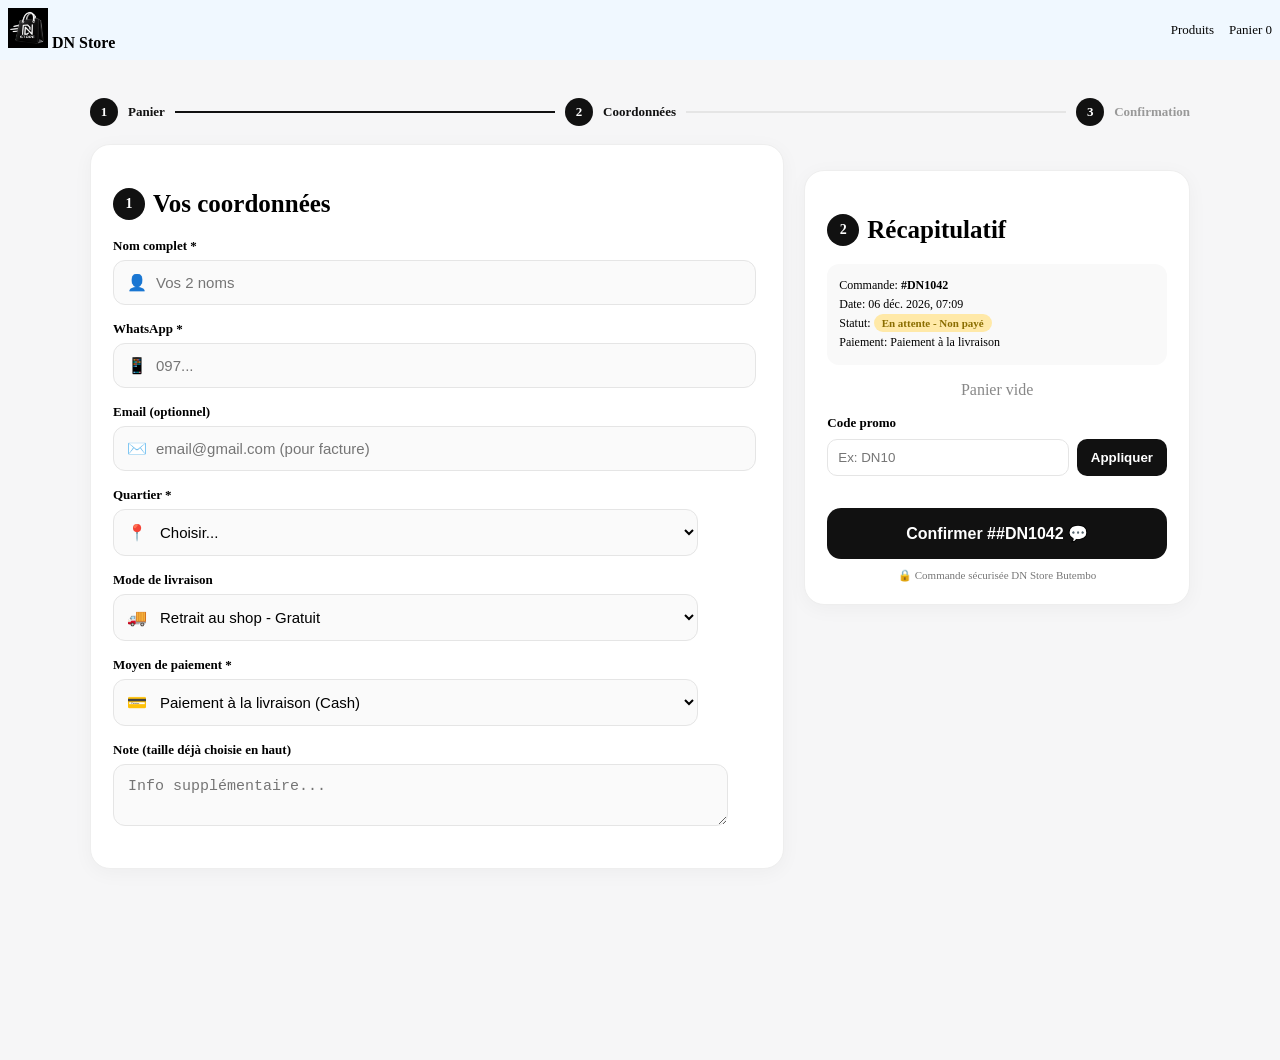
==== commande.html @ b59e3d1e "Correction index.html - fautes, Goma Butembo" ====
<!DOCTYPE html>
<html lang="fr">
<head>
<meta charset="UTF-8">
<meta name="viewport" content="width=device-width, initial-scale=1.0">
<title>Commande - DN Store</title>
<link rel="stylesheet" href="style.css">
</head>
<body class="commande-page">
<header><div class="top-header"><div class="div1"><a href="index.html" style="color: #000; text-decoration: none; font-weight: bold;"><img src="imgs/logo-dav.png" alt="logo" style="width:40px;"> DN Store</a></div><div class="header-action"><a href="produits.html">Produits</a><a href="panier.html">Panier <span id="total-panier">0</span></a></div></div></header>
<div class="steps"><span>1</span><b>Panier</b><div class="line active"></div><span>2</span><b>Coordonnées</b><div class="line"></div><span>3</span>Confirmation</div>

<div class="commande-container">
  <div class="card">
    <h2><i>1</i> Vos coordonnées</h2>
    <div class="field"><label>Nom complet *</label><div class="input-wrap"><span class="ico">👤</span><input type="text" id="client-nom" placeholder="Vos 2 noms"></div></div>
    <div class="field"><label>WhatsApp *</label><div class="input-wrap"><span class="ico">📱</span><input type="tel" id="client-tel" placeholder="097..."></div></div>
    <div class="field"><label>Email (optionnel)</label><div class="input-wrap"><span class="ico">✉️</span><input type="email" id="client-email" placeholder="email@gmail.com (pour facture)"></div></div>
    <div class="field"><label>Quartier *</label><div class="input-wrap"><span class="ico">📍</span><select id="client-adresse"><option value="">Choisir...</option><option>Mutiri</option><option>Evêché</option><option>Londo</option><option>Makoka</option><option>Kampali</option><option>Mukuna</option><option>Autre</option></select></div></div>
    <div class="field"><label>Mode de livraison</label><div class="input-wrap"><span class="ico">🚚</span><select id="client-livraison"><option>Retrait au shop - Gratuit</option><option>Livraison à domicile - 1$</option></select></div></div>
    <div class="field"><label>Moyen de paiement *</label><div class="input-wrap"><span class="ico">💳</span><select id="client-paiement"><option value="Paiement à la livraison">Paiement à la livraison (Cash)</option><option value="M-Pesa / Airtel Money">M-Pesa / Airtel Money</option><option value="Mobile Money">Mobile Money RDC</option></select></div></div>
    <div class="field"><label>Note (taille déjà choisie en haut)</label><div class="input-wrap"><textarea id="client-note" rows="2" placeholder="Info supplémentaire..."></textarea></div></div>
  </div>

  <div class="card card-recap">
    <h2><i>2</i> Récapitulatif</h2>
    <div class="order-meta" id="order-meta"></div>
    <div id="recap-produits"></div>
    <div class="field" style="margin-top:15px;"><label>Code promo</label><div class="promo-box"><input type="text" id="code-promo" placeholder="Ex: DN10"><button onclick="appliquerPromo()">Appliquer</button></div><small id="promo-msg" style="font-size:12px; color:#00b050;"></small></div>
    <div id="recap-totaux" style="margin-top:15px;"></div>
    <button class="btn-confirm" onclick="confirmerCommande()">Confirmer #<span id="order-num">...</span> 💬</button>
    <div style="text-align:center; font-size:11px; color:#777; margin-top:10px;">🔒 Commande sécurisée DN Store Butembo</div>
  </div>
</div>

<script>
document.addEventListener('DOMContentLoaded', () => {
  // 1. NUMERO COMMANDE UNIQUE
  let counter = parseInt(localStorage.getItem('dn_order_counter') || '1042');
  let orderId = '#DN' + counter;
  document.getElementById('order-num').textContent = orderId;
  
  // 2. DATE ET HEURE
  let now = new Date();
  let dateStr = now.toLocaleString('fr-FR', {day:'2-digit', month:'short', year:'numeric', hour:'2-digit', minute:'2-digit'});
  document.getElementById('order-meta').innerHTML = `Commande: <b>${orderId}</b><br>Date: ${dateStr}<br>Statut: <span class="badge-status">En attente - Non payé</span><br>Paiement: <span id="meta-paiement">Paiement à la livraison</span>`;

  function getPanier(){ 
    for(let k of ['dn_panier','panier']){ try{ let d=JSON.parse(localStorage.getItem(k)||'[]'); if(d.length) return d; }catch(e){} } return [];
  }
  let panier = getPanier();
  let promoRemise = 0;
  let promoCode = '';

  window.appliquerPromo = function(){
    let code = document.getElementById('code-promo').value.trim().toUpperCase();
    let msg = document.getElementById('promo-msg');
    if(code==='DN10'){ promoRemise = 0.10; promoCode='DN10 (-10%)'; msg.textContent='✅ -10% appliqué'; }
    else if(code==='BIENVENUE'){ promoRemise = 2; promoCode='BIENVENUE (-2$)'; msg.textContent='✅ -2$ appliqué'; msg.style.color='#00b050'; }
    else { promoRemise=0; promoCode=''; msg.textContent='❌ Code invalide'; msg.style.color='red'; }
    afficherRecap();
  }

  function afficherRecap(){
    let recapDiv=document.getElementById('recap-produits');
    let totauxDiv=document.getElementById('recap-totaux');
    if(!panier.length){ recapDiv.innerHTML='<p style="text-align:center;color:#888;">Panier vide</p>'; return; }
    let html=''; let sousTotal=0; let totalQte=0;
    panier.forEach(p=>{
      let prix=parseFloat(p.prix||0); let qte=parseInt(p.qte||1); sousTotal+=prix*qte; totalQte+=qte;
      // 3. VARIANTES
      let variante = '';
      if(p.taille) variante += `Taille: ${p.taille} `;
      if(p.couleur) variante += `Couleur: ${p.couleur}`;
      html+=`<div class="recap-item"><img src="${p.image||p.img||'imgs/logo-dav.png'}"><div class="info"><b>${p.nom}</b><small>${qte} x ${prix}$<br><i>${variante}</i></small></div><b>${(prix*qte).toFixed(2)}$</b></div>`;
    });
    recapDiv.innerHTML=html;

    let livraison = document.getElementById('client-livraison').value.includes('1$') ? 1 : 0;
    if(sousTotal>=100) livraison=0;
    let remiseVal = 0;
    if(typeof promoRemise==='number'){
      remiseVal = promoRemise<1 ? sousTotal*promoRemise : promoRemise;
    }
    let total = sousTotal + livraison - remiseVal;
    if(total<0) total=0;
    window.sousTotal=sousTotal; window.livraison=livraison; window.remiseVal=remiseVal; window.totalFinal=total; window.mPanier=panier;

    totauxDiv.innerHTML=`
      <div class="total-line"><span>Sous-total</span><span>${sousTotal.toFixed(2)}$</span></div>
      <div class="total-line"><span>Livraison</span><span>${livraison==0?'OFFERT':livraison+'$'}</span></div>
      ${remiseVal>0?`<div class="total-line" style="color:#00b050;"><span>Remise ${promoCode}</span><span>-${remiseVal.toFixed(2)}$</span></div>`:''}
      <div class="total-final"><span>TOTAL</span><span>${total.toFixed(2)}$</span></div>
    `;
    document.getElementById('total-panier').textContent=totalQte;
  }

  document.getElementById('client-livraison').addEventListener('change', afficherRecap);
  document.getElementById('client-paiement').addEventListener('change', (e)=>{ document.getElementById('meta-paiement').textContent=e.target.value; });
  afficherRecap();

  window.confirmerCommande = function(){
    let nom=document.getElementById('client-nom').value.trim();
    let tel=document.getElementById('client-tel').value.trim();
    let email=document.getElementById('client-email').value.trim();
    let adresse=document.getElementById('client-adresse').value;
    let paiement=document.getElementById('client-paiement').value;
    let livraisonMode=document.getElementById('client-livraison').value;
    let note=document.getElementById('client-note').value.trim();
    if(!nom||!tel||!adresse){ alert('Remplis Nom, WhatsApp et Adresse'); return; }

    // Incrémente numéro commande
    localStorage.setItem('dn_order_counter', counter+1);

    let msg = `*NOUVELLE COMMANDE ${orderId}*%0A*Date:* ${dateStr}%0A*Statut:* En attente - Non payé%0A%0A*CLIENT*%0ANom: ${nom}%0ATel: ${tel}%0A${email?'Email: '+email+'%0A':''}Adresse: ${adresse}%0APaiement: ${paiement}%0ALivraison: ${livraisonMode}%0A%0A*PRODUITS*%0A`;
    window.mPanier.forEach(p=>{
      let varTxt = '';
      if(p.taille) varTxt+=` Taille:${p.taille}`;
      if(p.couleur) varTxt+=` Couleur:${p.couleur}`;
      msg+=`- ${p.qte}x ${p.nom} (${varTxt}) - ${p.prix}$%0A`;
    });
    msg+=`%0A Sous-total: ${window.sousTotal}$%0A Livraison: ${window.livraison}$%0A ${window.remiseVal>0?' Remise: -'+window.remiseVal.toFixed(2)+'$ ('+promoCode+')%0A':''} *TOTAL: ${window.totalFinal.toFixed(2)}$*%0A`;
    if(note) msg+=`Note: ${note}%0A`;

    window.open(`https://wa.me/243851061132?text=${msg}`, '_blank');
  }
});
</script>
</body>
</html>
---- style.css ----
/* 1 STYLES GENERAUX */

body{
  margin: 0;
  background: linear-gradient(150deg,#667eea 0%,#ffffff 30%, #667eea 60%, #e4e4c0 100%);
  padding-top: 80px !important;
}

html{
  scroll-behavior: smooth;
}

body, html{
  margin: 0 !important;
  overflow-x: hidden !important;
}

h2{
  font-weight: bold !important;
  font-size: 25px !important;
}
h1{
  text-align: center;
  font-weight: normal;
  font-size: 30px;
}

h2{
   text-align: center;
   font-weight: bold;
}

/*debut du footer*/
footer{
  background-color: #060606;
  color: #dad8d7;
  font-family: monospace;
  padding-top: 20px;
  border-top: 1px solid #bdb7b7;
  width: 100%;
}

footer ul{
  margin: 0px;
  padding: 0px;
  display: inline-block;

}

footer li{
  margin-left: 50px;
  text-decoration: none;
}

footer p{
  text-align: center;
  padding: 20px;
}

img {
  max-width: 100%;
  height: auto;
}

.nav-class1{
  width: 100%;
  background-color: rgba(73, 84, 86, 0.296);
  display: flex;
  justify-content: center;
  align-items: center;
  padding: 15px 0;
}

.nav-links li{
  list-style-type: none;
  float: none;
  margin: 0;
}

.nav-links{
  display: flex;
  justify-content: center;
  gap: 40px;
  margin: 0;
  padding: 0;
  list-style: none;
}

.nav-links li a{
  display: inline-block;
  background-color: white;
  border-radius: 50px;
  text-transform: uppercase;
  padding: 10px 20px;
  margin: 5px;
  text-decoration: none;
  color: #667eea;
  font-size: 12px;
  transition: 0.2s ease;
}

.nav-links li a:hover{
  transform: scale(1.05);
  box-shadow: 0 5px 15px rgba(0, 0, 0, 0.3);
}

.menu-fem, .menu-hom, .menu-enf, .menu-sta{
  border-top: 4px solid transparent;
}

.menu-fem:hover{
  border-top: 4px solid #4f98ff;
  background-color: rgba(30, 34, 255, 0.15);
}

.menu-hom:hover{
  border-top: 4px solid #ad10bf;
  background-color: rgba(217, 121, 255, 0.15);
}

.menu-enf:hover{
  border-top: 4px solid #19f0ff;
  background-color: rgba(30, 218, 255, 0.15);
}

.menu-sta:hover{
  border-top: 4px solid #665bff;
  background-color: rgba(30, 34, 255, 0.155);
}

.nav-links li.active a{
  background:#4f4f4f !important;
  color:#fff !important;
  padding:12;
  border-radius:20px;
}

/*pour le footer no scolling*/
.bottom-nav{
  position: fixed; bottom: 18px; left: 50%; width: 80%; max-width: 420px;
  background: rgba(17,17,17,0.95); backdrop-filter: blur(10px);
  display: flex; justify-content: space-around; align-items: center;
  padding: 10px 8px; border-radius: 50px; z-index: 9999;
  box-shadow: 0 8px 30px rgba(0,0,0,0.4); border: 1px solid rgba(255,255,255,0.1);
  transform: translateX(-50%) translateY(0); opacity: 1; transition: all 0.35s ease;
}
.bottom-nav.hide{ transform: translateX(-50%) translateY(150px); opacity: 0; }
.bottom-nav a{ color: #aaa; text-decoration: none; font-size: 8px; font-weight: 500; position: relative; display:flex; flex-direction:column; align-items:center; gap:2px; }
.bottom-nav a.active, .bottom-nav a:hover{ color: #fff; transform: scale(1.05); }
.bottom-nav a b{
  background: #ff2a6d; 
  width: 8px; height: 8px;
  border-radius: 50%;
  position: absolute; top: -4px; right: 2px;
  font-size: 0; /*on cache le chiffre*/
  border: 2px solid #111;
  box-shadow: 0 0 0 rgba(255,42,109,0.4);
  animation: pulse-dot 1.8s infinite;
}
.nav-item span{font-size: 15px;}
.badge-new{ background: #00e676 !important; box-shadow: 0 0 0 rgba(0,230,118,0.4) !important; }
#bottom-produits-badge{background: #00e676 !important;}

@keyframes pulse-dot { 
  0%{ box-shadow: 0 0 0 0 rgba(255,42,109,0.7);} 
  70%{ box-shadow: 0 0 0 10px rgba(255,42,109,0);} 
  100%{ box-shadow: 0 0 0 0 rgba(255,42,109,0); }
}

/* fin de styles generaux*/










/* 2  EN-TETE  */

.top-header{
  display: flex;
  justify-content: space-between;/*logo à gauche, iconns à droite*/
  align-items: center;
  padding: 8px;
  background-color: aliceblue;
  gap: 20px;
  flex-wrap: wrap;
  position: fixed;
  z-index: 9999;
  transition: all 0.35s ease;
  top: 0; right: 0; left: 0;
}

.top-header .logo{
  text-decoration: none;
  color: black;
  font-size: 10px;
  font-weight: bold;
}

#logo-principale{ 
  width: 50px; 
  height: auto;
  padding: 3px;
  margin-bottom: 0;
  margin-top: 3px;
}

/* BOUTON LOUPE */
#btn-search-open{
  background:none; border:none; font-size:18px; cursor:pointer; padding:4px 6px;
}
.header-action{ display:flex; gap:14px; align-items:center; }

/* OVERLAY DE RECHERCHE */
#search-overlay{
  position:fixed;
  top:0; left:0; right:0;
  background:#fff;
  padding:12px 15px;
  display:flex;
  align-items:center;
  gap:12px;
  transform: translateY(-110%);
  transition: transform 0.3s ease;
  z-index: 10000;
  box-shadow: 0 8px 30px rgba(0,0,0,0.12);
  border-bottom:1px solid #eee;
}
#search-overlay.active{ transform: translateY(0); }

#search-overlay .search-bar{
  flex:1; max-width:none; position:relative; margin:0;
}
#search-overlay .search-bar form{ display:flex; }
#search-overlay .search-bar input{
  width:100%; padding:12px 16px; border:1px solid #ddd; border-radius:22px 0 0 22px; font-size:14px; outline:none;
}
#search-overlay .search-bar button{
  padding:0 18px; border:1px solid #ddd; border-left:none; background:#111; color:#fff; border-radius:0 22px 22px 0; cursor:pointer;
}
#btn-search-close{
  background:#f2f2f2; border:none; width:36px; height:36px; border-radius:50%; font-size:16px; cursor:pointer;
}
#resultats-live{
  position:absolute; top:100%; left:0; right:0; background:#fff; border-radius:12px; margin-top:8px; box-shadow:0 10px 25px rgba(0,0,0,0.1); overflow:hidden; z-index:5;
}
.live-item{ display:block; padding:10px 14px; text-decoration:none; color:#111; font-size:13px; border-bottom:1px solid #f5f5f5; }
.live-item:hover{ background:#f7f7f7; }

.header-action{ display: flex; gap: 15px;}
.header-action a{
  text-decoration: none;
  color: #060606;
  font-size: 13px;
  text-align: center;
}
.top-header .div1 .logo{
  text-decoration: none;
  color: black;
  font-size: 12px;
  font-weight: bold;
}
.top-header.header-hidden{
  transform: translateY(-110%);
}
.annonce{
  background: #060606;
  color: white;
  text-align: center;
  padding: 6px;
  font-size: 14px;
}

.annonce a{color: #ffffff; text-decoration: underline;}

/* MODE RECHERCHE : on ne garde que header + produits + footer */
body.en-recherche .annonce,
body.en-recherche #section1-p .titre-page,
body.en-recherche #section1-p > p,
body.en-recherche .hero,
body.en-recherche .banniere-pub,
body.en-recherche .nos-tricots,
body.en-recherche .categories-home, 
body.en-recherche footer,
body.en-recherche #nouveaute{
  display: none !important;
}

body.en-recherche .general1-p{
  height: 250px;
}
body.en-recherche .product-cart img{
  width: 100%;
  height: auto;
}

/* Le bandeau de résultats propre */
#resultat-header {
  display: none;
  background: #111;
  color: #fff;
  text-align: center;
  padding: 16px;
  border-radius: 12px;
  margin: 15px;
  font-weight: bold;
  letter-spacing: 0.5px;
}
body.en-recherche #resultat-header { display: block; }
/*fin de l'en-tete*/











/* 3 NAVIGATION (liens et menu) */

/* fin du navigation*/










/* 4 PAGE D'ACCUEIL (presentation, annonce, catégories)*/
.general1{
  width: 100%;
  background-image: url(imgs/general-1.jpg);
  height: 300px;
  padding-top: 10%;
  margin-bottom: 50px;
}

.general1 p, .general1-p p{
  font-size: 10px;
  text-align: center;
  font-family: monospace;
  color: white;
  letter-spacing: 1px;
  padding-top: 8%;
  padding-bottom: 8%;
  text-decoration: underline;
}

div h1{
  background-color: rgba(213, 198, 213, 0.15);
  padding: 5px;
  color: white;;
  font-family: serif;
}

/*annonce de -50%*/
main .bandeau-solde{
  background: linear-gradient(90deg, #ff416c, #ff4b2b);
  color: white;
  display: flex;
  justify-content: center;
  align-items: center;
  gap: 15px;
  padding: 12px 20px;
  margin: 20px auto;
  max-width: 900px;
  border-radius: 50px;
  font-weight: bold;
  box-shadow: 0 5px 15px rgba(255, 65, 100, 0.4);
  animation: flotter 3s ease-in-out infinite;
}

main .bandeau-solde p{
  margin: 0;
  font-size: 14px;
  letter-spacing: 1px;
}

main .bandeau-solde strong{
  background-color: white;
  color: #ff416c;
  padding: 2px 10px;
  border-radius: 20px;
  margin-left: 5px;
}

main .bandeau-solde .badge{
  background-color: rgba(0,0,0,0.2);
  padding: 4px 10px;
  border-radius: 20px;
  font-size: 11px;
  font-weight: normal;
}

main .bandeau-solde .pulse{
  animation: pulse 1.5s infinite;
}

@keyframes pulse{
  0%{ transform: scale(1); }
  50%{ transform: scale(1.3); }
  100%{ transform: scale(1); }
}

@keyframes flotter{
  0%, 100%{ transform: translateY(0); }
  50%{ transform: translateY(-3px); }
}
/*fin de -50%*/

.modes-dispo{
  border: 2px dashed #ddd;
  border-radius: 16px;
  padding: 15px;

  display: block;
  width: 90%;
  max-width: 650px;
  margin: 25px auto !important;
  float: none;
  clear: both;
  background: #fff;
  box-sizing: border-box;
}
.modes-dispo legend{
  background: #111;
  color: white;
  padding: 5px 14px;
  border-radius: 20px;
  font-size: 13px;
  font-weight: bold;
  text-align: center;
}
.mode-list{
  display: flex;
  flex-direction: column;
  gap: 12px;
  margin-top: 8px;
}
.mode-item{
  display: flex;
  align-items: center;
  gap: 12px;
  background: #f8f8f8;
  padding: 12px;
  border-radius: 12px;
}
.mode-icon{
  font-size: 24px;
  background: white;
  width: 42px;
  height: 42px;
  display: flex;
  align-items: center;
  justify-content: center;
  border-radius: 50%;
  box-shadow: 0 2px 5px rgba(0,0,0,0.1);
}
.mode-item div{
  flex: 1;
}
.mode-item strong{
  display: block;
  font-size: 14px;
}
.mode-item p{
  margin: 2px 0 0;
  font-size: 11px;
  color: #777;
}
.badge-ok{
  background: #e8f5e9;
  color: #00c853;
  font-size: 10px;
  padding: 4px 8px;
  border-radius: 10px;
  font-weight: bold;
}

main section .h2s{
  max-width: 600px;
  width: 84%;
  margin: 8px;
  padding: 20px;
  text-align: center;
  background: linear-gradient(135deg, #4f23ff, #19f0ff);
  color: white;
  border-radius: 20px;
  box-shadow: 0 10px 25px rgba(79, 35, 255, 0.3);
  position: relative;
  overflow: hidden;
  display: flex;
  flex-direction: column;
  align-items: center;
  justify-content: center;
}

main section .h2s h2{
  font-size: 20px;
  margin-bottom: 10px;
}

main section .h2s .sous-titre{
  font-size: 14px;
  letter-spacing: 2px;
  opacity: 0.8;
  margin-top: 20px;
  text-transform: uppercase;
  border-top: 1px solid rgba(255, 255, 255, 0.3);
  padding-top: 15px;
}

main section .h2s .livraison-box{
display: flex;
flex-direction: row; /* force sur une même ligne */
justify-content: center;
gap: 12px;
width: 100%;
margin-top: 20px;
flex-wrap: nowrap; /* empêche de passer en dessous */
}

main section .h2s .livraison-box .livreur{
background-color: white;
color: #333;
padding: 16px 10px;
border-radius: 18px;
width: 50%; /* 2 x 50% = sur une ligne */
min-width: 0;
flex: 1;
text-align: center;
/* effet aérien */
box-shadow: 0 10px 25px rgba(0,0,0,0.15);
transform: translateY(0);
transition: 0.3s;
}

main section .h2s .livraison-box .livreur:hover{
transform: translateY(-5px); /* flotte quand on touche */
box-shadow: 0 15px 30px rgba(0,0,0,0.2);
}

main section .h2s .livraison-box .livreur .logo-livreur{
  font-size: 35px;
}

main section .h2s .livraison-box .livreur h3{
  margin: 5px 0;
  color: #4f23ff;
}

main section .h2s .livraison-box .livreur p{
  font-size: 12px;
  margin: 0;
  color: #777;
}
/*fin de l'annonce du livraison*/

main .category,main .category1{
  max-width: 1000px;
  height: 400px;
  margin: 40px auto;
  border-radius: 20px;
  background-size: cover;
  background-position: center;
  position: relative;
  display: flex;
  flex-direction: column;
  justify-content: center;
  padding-left: 40px;
  color: white;
  overflow: hidden;
  box-shadow: 0 10px 25px rgba(0,0,0,0.2);
}

main .category::before, main .category1::before{
  content: "";
  position: absolute;
  top: 0; left: 0; right: 0; bottom: 0;
  background: rgba(0,0,0,0.4);
  z-index: 1;
}

main .category *, main .category1 *{
  position: relative;
  z-index: 2;
}

main .category .titre, main .category1 .titre{
  font-size: 35px;
  text-transform: uppercase;
  margin: 0;
}

main .category .paragraphe, main .category1 .paragraphe{
  max-width: 400px;
  margin: 10px 0;
}

main .category a, main .category1 a{
  background-color: white;
  color: #4f23ff;
  width: fit-content;
  padding: 10px 20px;
  border-radius: 30px;
  text-decoration: none;
  font-weight: bold;
  margin-top: 10px;
}

main .category1{
  background-image: url(imgs/silhouettes3.jpg);
}

main .category.polos{/*nos polos*/
  background-image: url(imgs/polo.jpeg);
}

main .category.tricots{/*nos tricots*/
  background-image: url(imgs/nos-tricots.jpeg);
}

main .category.haut{/*nos hauts*/
  background-image: url(imgs/nos-hauts.jpeg);
}

main .category.bas{/*nos bas*/
  background-image: url(imgs/pat1.jpg);
}

main .category.costume{/*nos costumes*/
  background-image: url(imgs/nos-costumes.jpeg);
}

main .category.chaussure{/*nos chaussures*/
  background-image: url(imgs/nos-chaussures.jpeg);
}

main .category.accessoires{/*nos accessoire*/
  background-image: url(imgs/accessoires.jpeg);
}


/*fin de la page d'accueil*/










/* 5 PAGE PANIER */

.panier-container{ max-width:900px; width:92%; margin:20px auto; }
.cart-card{ background:white; border-radius:18px; padding:16px; display:flex; gap:14px; align-items:center; margin-bottom:12px; box-shadow:0 4px 15px rgba(0,0,0,0.05); }
.cart-card img{ width:80px; height:80px; border-radius:12px; object-fit:cover; }
.cart-info{ flex:1; }
.cart-qty{ display:flex; align-items:center; gap:8px; margin-top:6px; }
.cart-qty button{ width:32px; height:32px; border-radius:8px; border:1px solid #ddd; background:white; font-weight:800; cursor:pointer; }
.sku-mini{ font-size:11px; color:#4f23ff; background:#f0f0ff; padding:3px 8px; border-radius:20px; }
.total-box{ background:white; border-radius:18px; padding:20px; margin-top:5%; box-shadow:0 10px 25px rgba(0,0,0,0.07); }
.livraison-box{ display:flex; flex-direction:row; gap:12px; width:100%; margin-top:15px; flex-wrap:nowrap; }
.livreur{ flex:1; width:50%; background:white; padding:14px 10px; border-radius:16px; text-align:center; box-shadow:0 8px 20px rgba(0,0,0,0.12); cursor:pointer; border:2px solid transparent; transition:0.2s; }
.livreur.active{ border-color:#4f23ff; transform:translateY(-4px); }
.btn-commander{ width:100%; padding:16px; border-radius:14px; border:none; background:linear-gradient(135deg,#111 0%,#4f23ff 100%); color:white; font-weight:800; font-size:16px; margin-top:15px; cursor:pointer; }

/* fin page panier*/









/* PAGE PRODUCTS */

.taille-badge{ display:inline-block; padding:7px 12px; border:1.5px solid #ddd; border-radius:8px; margin:4px; cursor:pointer; font-weight:700; font-size:13px; transition:0.2s; }
.taille-badge.active{ background:#111; color:#fff; border-color:#111; }
.color-dot{ display:inline-block; width:32px; height:32px; border-radius:50%; border:2px solid #eee; margin-right:8px; cursor:pointer; position:relative; transition:0.2s; }
.color-dot.active{ border-color:#111; transform:scale(1.15); box-shadow:0 0 0 3px rgba(0,0,0,0.1); }
.color-dot.active::after{ content:'✓'; position:absolute; top:50%; left:50%; transform:translate(-50%,-50%); color:#fff; font-weight:800; font-size:14px; text-shadow:0 1px 2px #000; }
.color-dot.white-dot.active::after{ color:#111; text-shadow:none; }
.btn-add:disabled{ background:#ccc; cursor:not-allowed; }
.choix-error{ color:#ff2a6d; font-size:12px; font-weight:700; margin-top:6px; display:none; }
.avis-section{ background:#fff; margin-top:8px; border-radius:16px; padding:10px; border:1px solid #eee; }
.avis-mini{display:flex; justify-content:space-between; align-items:center; cursor:pointer;}
.avis-mini-left{display:flex; gap:10px; align-items:center;}
.avis-preview{ margin-top:12px; background:#fafafa; border-radius:12px; padding:12px; display:flex; gap:10px; }
.avis-all{display:none; margin-top:12px;}
.avis-all.open{display:block;}
.avis-card{ border-top:1px solid #f0f0f0; padding:12px 0; display:flex; gap:10px; }
.produit-ecom{
  margin-top: 20px;
}
/* MINI LIEN AVIS - comme footer */
.avis-mini-link{
  display: inline-flex;
  align-items: center;
  gap: 6px;
  font-size: 13px;
  font-weight: 700;
  color: #111;
  background: #f5f5f5;
  padding: 6px 12px;
  border-radius: 20px;
  cursor: pointer;
  margin: 0;
}
.avis-mini-link span{ color: #ffb100; }
/*fin du product*/











/* PAGE WISHLIST */
  .wish-container{ max-width:900px; margin:20px auto; padding:15px; }
  .wish-card{ display:flex; gap:15px; border:1px solid #eee; padding:12px; border-radius:12px; margin-bottom:12px; align-items:center; }
  .wish-card img{ width:80px; height:80px; object-fit:cover; border-radius:8px; }
  .wish-info{ flex:1; }
  .btns{ display:flex; gap:8px; flex-wrap:wrap; }
  .btns a, .btns button{ padding:8px 12px; border-radius:8px; border:none; cursor:pointer; text-decoration:none; font-size:14px; }
  .btn-noir{ background:#111; color:white; }
  .btn-blanc{ background:#f5f5f5; color:#111; }
  .H-wish{position: fixed !important; left: 0; right: 0; top: 0;}

  /* fin de la page wishlist */










  /* PAGE CONFIRMATION COMMANDE */

  /* TON CSS + AJOUTS PRO */
.commande-page{ background:#f6f6f7; min-height:100vh; padding-bottom:80px; }
.steps{ max-width:1100px; margin:0 auto; padding:18px 15px; display:flex; gap:10px; align-items:center; font-size:13px; font-weight:700; color:#999; }
.steps b{ color:#111; } .steps span{ width:28px; height:28px; border-radius:50%; background:#111; color:#fff; display:grid; place-items:center; }
.steps .line{ flex:1; height:2px; background:#e5e5e5; } .steps .line.active{ background:#111; }
.commande-container{ max-width:1100px; margin:0 auto; padding:0 15px; display:grid; grid-template-columns:1.35fr 0.75fr; gap:20px; align-items:start; }
.card{ background:#fff; border-radius:20px; padding:22px; border:1px solid #eee; box-shadow:0 4px 20px rgba(0,0,0,0.04); }
.card h2{ font-size:18px; margin-bottom:18px; display:flex; align-items:center; gap:8px; }
.card h2 i{ width:32px; height:32px; background:#111; color:#fff; border-radius:50%; display:grid; place-items:center; font-style:normal; font-size:14px; }
.field{ margin-bottom:16px; } .field label{ display:block; font-size:13px; font-weight:700; margin-bottom:6px; }
.input-wrap{ position:relative; width:95%; } .input-wrap input, .input-wrap select, .input-wrap textarea{ width:95%; padding:13px 14px 13px 42px; border-radius:12px; border:1.5px solid #e5e5e5; font-size:15px; background:#fafafa; outline:none; }
.input-wrap textarea{ padding-left:14px; } .input-wrap .ico{ position:absolute; left:14px; top:50%; transform:translateY(-50%); }
.card-recap{ position:sticky; top:90px; } .recap-item{ display:flex; gap:12px; margin-bottom:14px; align-items:center; } .recap-item img{ width:56px; height:56px; border-radius:12px; border:1px solid #eee; object-fit:cover; }
.total-line{ display:flex; justify-content:space-between; margin:8px 0; font-size:14px; color:#555; } .total-final{ display:flex; justify-content:space-between; margin-top:12px; padding-top:12px; border-top:1.5px dashed #ddd; font-weight:800; font-size:18px; }
.btn-confirm{ width:100%; background:#111; color:#fff; border:none; padding:16px; border-radius:14px; font-size:16px; font-weight:800; cursor:pointer; margin-top:16px; }
.order-meta{ background:#f9f9f9; padding:12px; border-radius:12px; font-size:12px; margin-bottom:14px; line-height:1.6; }
.badge-status{ background:#ffe9a8; color:#8a6d00; padding:3px 8px; border-radius:20px; font-weight:700; font-size:11px; }
.promo-box{ display:flex; gap:8px; margin-top:8px; } .promo-box input{ flex:1; padding:10px; border-radius:10px; border:1.5px solid #e5e5e5; } .promo-box button{ padding:10px 14px; border-radius:10px; border:none; background:#111; color:#fff; font-weight:700; cursor:pointer; }
@media(max-width:850px){ .commande-container{ grid-template-columns:1fr; } .card-recap{ position:static; } }

/* fin de la page commande*/










/* 6 PAGE PRODUITS */
.general1-p{
  width: 100%;
  background-image: url(imgs/produits.jpg);
  height: 380px;
  padding-top: 8%;
  margin-bottom: 30px;
}

.general1-p .titre-page{
  background-color: rgba(213, 198, 213, 0.15);
  padding: 5px;
  color: white;
  text-align: center;
  font-size: 30px;
  font-family: serif;
  text-decoration: none;
}

.products-category{ 
  max-width: 100%; 
  margin: 15px 0; 
  padding: 0; 
}
.products-category h2,
.products-category > p{
  padding: 0 15px; /* on garde juste un petit décalage pour le titre */
}
.products-category h2{ 
  font-size: 20px; 
  text-transform: uppercase; 
  border-left: 5px solid #4f23ff; 
  padding-left: 12px; 
  margin-bottom: 12px; 
}

/* ===== C'EST ICI LE MODE FACEBOOK ===== */
/* la grille qui aligne tout à la même hauteur */
.products-grid{
  display: flex;
  gap: 14px;
  overflow-x: auto;
  align-items: stretch; /* très important */
  padding-bottom: 10px;
}

.product-cart, .products-grid article{
  flex: 0 0 72%;
  max-width: 260px;
  min-width: 200px;
  min-height: 420px; /* toutes les cartes feront au moins 420px */
  display: flex;
  flex-direction: column;
  justify-content: space-between;
  background: white;
  border-radius: 15px;
  padding: 12px;
  text-align: center;
  box-shadow: 0 5px 15px rgba(0,0,0,0.08);
  border: 1px solid #eee;
}

.product-cart{
  position: relative;
  padding-bottom: 50px;
}

/* toutes les images même hauteur */
.product-cart img{
  width: 100%;
  height: 315px; /* au lieu de auto */
  object-fit: cover; /* coupe l'image proprement */
  border-radius: 10px;
  background: #f5f5f5;
}

/* pour que le texte ne pousse pas la carte */
.product-cart p{
  min-height: 38px; /* 2 lignes de texte toujours */
  font-size: 13px;
  margin: 6px 0;
  font-size: 13px;
  color: #666;
}

.product-cart h3{
    font-size: 16px;
    color: #000 !important;
    margin: 8px 0 2px 0;
}

.product-cart h3:last-of-type{
    color: #ff416c;
    font-size: 18px;
}

.add-to-cart{
    background: #111;
    color: white;
    border: none;
    padding: 15px;
    border-radius: 20px;
    cursor: pointer;
    margin-top: 10px;
    font-size: 12px;
    transition: all 0.3s ease;
}

.add-to-cart:hover{
    background-color: #4f23ff;
}

.product-cart a{
    display: block;
    margin-top: 12px;
    font-size: 12px;
    color: #4f23ff;
    text-decoration: none;
    font-weight: bold;
    padding: 6px;
}

.presentation{
    background: linear-gradient(135deg, #111 0%, #4f23ff 100%);
    color: white;
    text-align: center;
    padding: 60px 20px;
    border-radius: 20px;
    max-width: 1100px;
    width: 90%;
    margin-left: 5px;
    margin-right: 5px;
    position: relative;
    overflow: hidden;
}

/*petie effe brilant*/
.presentation::before{
    content: "";
    position: absolute;
    top: -50px;
    right: -50px;
    width: 200px;
    height: 200px;
    background: rgba(255,255,255,0.1);
    border-radius: 50%;
}

.presentation .badges{
    background: white;
    color: #4f23ff;
    padding: 5px 6px;
    border-radius: 30px;
    font-size: 11px;
    font-weight: bold;
    letter-spacing: 1px;
}

.presentation h1{
    font-size: 35px;
    margin: 20px 0 10px;
    text-transform: uppercase;
}

.presentation p{
    opacity: 0.8;
    font-size: 15px;
}

.presentation strong{
    color: #19f0ff;
}

.add-to-cart.added{
  background: #00c853 !important;
  color: white !important;
  border-color: #00c853 !important;
}

#resultats-live{
  position: absolute; top: 100%; left: 0; right: 0;
  background: white; border-radius: 10px;
  box-shadow: 0 5px 15px rgba(0,0,0,0.2); z-index: 99;
}
.live-item{
  display: block; padding: 10px 15px;
  text-decoration: none; color: #111;
  border-bottom: 1px solid #eee;
}
.live-item:hover{background: #f5f5f5;}

.nav-fleches{
  position: fixed;
  top: 90px;
  left: 15px;
  right: 15px;
  display: flex;
  justify-content: space-between;
  pointer-events: none;
  z-index: 999;
}
.nav-fleches button{
  pointer-events: all;
  width: 45px;
  height: 45px;
  border-radius: 50%;
  border: none;
  background: rgba(0, 0, 0, 0.9);
  color: white;
  font-size: 20px;
  cursor: pointer;
  box-shadow: 0 4px 12px rgba(0, 0, 0, 0.3);
}
.nav-fleches button:active{
  transform: scale(0.9);
}

#polos, #tricots, #hauts, #bas, #costumes, #chaussures, #accessiores, #nouveaute{
  scroll-margin-top: 50px;
}

/* la carte devient une référence pour placer le coeur */
.product-cart{
  position: relative; /* obligatoire pour le coin */
  padding-bottom: 50px; /* on laisse de la place pour le coeur */
}

/* le coeur en coin bas droit */
.btn-heart{
  position: absolute;
  bottom: 12px;
  right: 12px;
  background: #f2f2f2; /* background normal */
  border: none;
  width: 36px;
  height: 36px;
  border-radius: 50%;
  display: flex;
  align-items: center;
  justify-content: center;
  cursor: pointer;
  box-shadow: 0 2px 8px rgba(0,0,0,0.1);
  transition: 0.2s;
}
.btn-heart:hover{ transform: scale(1.1); }

/* État liké */
.btn-heart.liked{
  background: #ffe3e3;
}
.btn-heart.liked .heart-outline{ display:none; }
.btn-heart.liked .heart-filled{ display:block !important; }


/* HEADER DE CATEGORIE PRO - DN STORE */
.products-category { margin: 40px 15px; }
.category-head {
  background: #fbfaf8;
  border: 1px solid #eee;
  border-left: 4px solid #111;
  border-radius: 12px;
  padding: 16px 18px;
  margin-bottom: 18px;
}
.category-head-top {
  display: flex;
  justify-content: space-between;
  align-items: flex-start;
  gap: 12px;
  flex-wrap: wrap;
}
.cat-kicker {
  font-size: 10px;
  letter-spacing: 1.5px;
  color: #8a7a65;
  font-weight: 700;
  text-transform: uppercase;
}
.category-head h2 {
  margin: 4px 0 0;
  font-size: 22px;
  font-weight: 900;
  letter-spacing: 0.5px;
  color: #111;
}
.category-desc {
  margin: 10px 0 0;
  font-size: 13.5px;
  line-height: 1.5;
  color: #555;
  max-width: 650px;
}
.badge-taille {
  background: #111;
  color: #fff;
  font-size: 11px;
  padding: 7px 12px;
  border-radius: 20px;
  font-weight: 600;
  letter-spacing: 0.3px;
  white-space: nowrap;
}
/*fin page produits*/











/* 7 CATALOGUE (grilles, carte, prix et boutons)*/
.product-price{
  display: flex;
  flex-direction: column;
  align-items: center;
  gap: 2px;
  margin: 8px 0;
}
.ancien-prix{
  font-size: 13px;
  color: #e14f4f;
  text-decoration: line-through; /* c'est ça qui barre */
}
.nouveau-prix{
  font-size: 16px;
  font-weight: bold;
  color: #000000; /* rouge comme sur ta capture */
}

/*fin du catalogue*/











/* 8 PIED DE PAGE (liens, reseaux sociaux)*/
/*debut avant footer*/
.avant-footer{
  background-color: #f4f4f7;
  display: flex;
  justify-content: space-around;
  flex-wrap: wrap;
  gap: 30px;
  padding: 40px 20px;
  margin-top: 40px;
  border-top: 1px solid #ddd;
}

.avant-footer h4, .avant-footer p{
  font-size: 16px;
  margin-bottom: 15px;
  color: #111;
}

.avant-footer ul{
  list-style: none;
  padding: 0;
}

.avant-footer li{
  margin: 8px 0;
  font-size: 14px;
}

.avant-footer a{
  text-decoration: none;
  color: #333;
}

.avant-footer a:hover{
  color: #4f23ff;
}

.icons-avant{
  display: flex;
  gap: 15PX;
}

.icons-avant a{
  display: flex;
  flex-direction: column;
  align-items: center;
  font-size: 11px;
}

.icons-avant img{
  width: 45Px;
  height: 45px;
  background-color: white;
  border-radius: 50%;
  padding: 6px;
  box-shadow: 0 3px 10px rgba(0,0,0,0.1);
}

main .produitdispo{
  padding: 5px;
  font-size: 30px;
  color: #434141;
  border-radius: 10px;
  background-color: rgba(213, 198, 213, 0.35);
}
/* fin du pied de page*/









/*  10 PAGE PRODUIT */
.produit-ecom{ max-width:1100px; width:85%; margin:30px auto; display:grid; grid-template-columns:1.1fr 0.9fr; gap:30px; background:white; border-radius:22px; padding:22px; box-shadow:0 12px 35px rgba(0,0,0,0.07); }
.main-photo{ width:100%; height:auto; object-fit:cover; border-radius:18px; background:#f6f6f6; }
.thumb-row{ display:grid; grid-template-columns:repeat(4,1fr); gap:10px; margin-top:12px; }
.thumb-row img{ width:100%; height:85px; object-fit:cover; border-radius:12px; cursor:pointer; border:2px solid transparent; opacity:.8; }
.thumb-row img.active{ border-color:#111; opacity:1; }
.badge-promo{ background:#111; color:#fff; padding:6px 12px; border-radius:30px; font-size:12px; font-weight:700; display:inline-block; }
.prix-box{ margin:15px 0; }
.ancien-prix{ color:#999; text-decoration:line-through; margin-right:10px; }
.nouveau-prix{ font-size:20px; font-weight:900; }
.opt{ margin:15px 0; }
.opt span{ font-weight:600; font-size:14px; }
.btn-add{ width:100%; padding:16px; border-radius:14px; border:none; background:#111; color:white; font-weight:800; font-size:16px; cursor:pointer; margin-top:10px; }
.btn-continuer{ width:90%; padding:10px; border-radius:14px; border:2px solid #111; background:white; color:#111; font-weight:700; display:block; text-align:center; margin-top:12px; text-decoration:none; }
.taille-badge{ display:inline-block; padding:6px 12px; border:1px solid #ddd; border-radius:8px; margin:4px; font-size:13px; }
/* fin page produit */






  
  

/* 9 RENSPONSIVE (adaptation au differentes tailles d'écran) */
@media (min-width: 781px){
  .product-cart{
    flex: 0 0 32%;
  }

.general1{
    height: 500px;
}
.general1-p{
    height: 500px;
    padding-top: 10%;
    margin-bottom: 40px;
}

.nav-links li{
    list-style-type: none;
    float: none;
    margin: 0;
}

/*pour l'annonce du livraison*/
main section .h2s{
  margin: 40px auto;
  padding: 30px;
}

main section .h2s .livraison-box{
  gap: 30px;
  margin-top: 20px;
}

main section .h2s .livraison-box .livreur{
  padding: 15px 25px;
  min-width: 140px;
}

.presentation{
  background: linear-gradient(135deg, #111 0%, #4f23ff 100%);
  color: white;
  text-align: center;
  padding: 50px 20px;
  border-radius: 20px;
  max-width: 1100px;
  width: 92%;
  margin: 25px auto !important;
  position: relative;
  overflow: hidden;
  display: flex;
  flex-direction: column;
  align-items: center;
  justify-content: center;
}

.presentation p{
  opacity: 0.8;
  font-size: 15px;
}

.presentation strong{
  color: #19f0ff;
  }
  .products-grid{
    grid-template-columns: repeat(4, 1fr) !important;
    gap: 20px !important;
    display: flex !important;
  }
  body.en-recherche .products-grid{
    flex-direction: row !important;
    flex-wrap: wrap !important;
    justify-content: center !important;
  }

  .product-cart{
    flex: 0 0 240px !important;
  }

}

/*pour le apareil d'ecrat de moin de 780px*/
@media (max-width: 780px) {
    
  .presentation{
  padding: 25px 10px;
}
  
  .presentation h1{
  font-size: 20px;
  margin: 20px 0 10px;
  text-transform: uppercase;
      font-family: serif;
      font-weight: bold;
  }
  .presentation::before{
  width: 150px;
  height: 150px;
 }
  
  .top-header {
    flex-wrap: wrap;
    padding: 10px;
    gap: 12px;
  }

  .search-bar {
      flex: 1 1 100%;
      max-width: none;
  }

  .nav-links {
      flex-wrap: wrap;
      gap: 8px;
  }

  .general1 {
      height: auto;
      min-height: 350px;
      padding: 30px 12px;
      box-sizing: border-box;
      background-position: center;
      background-size: cover;
  }

  main .category,
  main .category1 {
      box-sizing: border-box;
      width: calc(100% - 24px);
      height: auto;
      min-height: 300px;
      padding: 24px;
  }

  main .bandeau-solde {
      margin: 20px 12px;
  }

  main section .h2s .livraison-box {
      flex-wrap: wrap;
  }

  main section .h2s .livraison-box .livreur{
      box-sizing: border-box;
      width: 100%;
      max-width: 220px;
      min-width: 0;
  }

  .header-action{
      flex-wrap: wrap;
      gap: 10px;
  }

  .div1{
      display: flex;
      align-items: center;
      gap: 8px;
  }
  /* --- les produits ---*/
  .products-category{
      box-sizing: border-box;
      width: 100%;
      margin: 40px auto;
      padding: 0 12px;
  }
  
  .products-category h2{
      font-size: 20px;
      text-transform: uppercase;
      border-left: 4px solid #4f23ff;
      padding-left: 15px;
      margin-bottom: 10px;
  }
  
  .product-cart img{
      display: block;
      margin: 0 auto;
      border-radius: 4px;
  }
  .products-grid{
    display: grid !important;
    grid-template-columns: repeat(2, 1fr) !important; /* 2 cartes côte à côte sur tel */
    gap: 10px !important;
    padding: 10px !important;
  }
  .product-cart{
    width: 100% !important;
    max-width: 100% !important;
  }
  
  /* QUAND ON CHERCHE - SUR TELEPHONE ON CENTRE EN 1 COLONNE GROSSE */
  body.en-recherche .products-grid{
    display: flex !important;
    flex-direction: column !important;
    align-items: center !important;
  }
  body.en-recherche .product-cart{
    width: 90% !important;
    max-width: 340px !important; /* grosse carte lisible sur petit écran */
  }
  
  /* FLECHES PLUS DISCRETES SUR MOBILE */
  
  .nav-fleches button{
    width: 40px !important;
    height: 40px !important;
    background: rgba(73, 73, 73, 0.4);
  }

  .produit-ecom{
    grid-template-columns:1fr;
    max-width:400px;
     width:85%;
     margin:20px auto;
   } 
}
/*fin du rensponsive */










/* 8 AJUSTEMENT SPECIAL  (Exception réelement nécessaire)*/
/* FORCE 1 SEULE LIGNE COMME FACEBOOK */
.products-grid{
  display: flex !important;
  flex-wrap: nowrap !important;
  overflow-x: auto !important;
  overflow-y: hidden !important;
  gap: 12px !important;
  justify-content: flex-start !important;
  padding-bottom: 20px !important;
  scroll-snap-type: x mandatory;
  padding-left: 12px !important; /* juste 12px au début pour que la 1ere carte respire */
  padding-right: 12px !important;
  margin: 0 !important;
  width: 100% !important;
  box-sizing: border-box !important;
}
.products-grid::-webkit-scrollbar{ display:none; }

.product-cart{
  flex: 0 0 75% !important; /* 75% de l'écran = on voit 1 produit + un bout du suivant = ça donne envie de scroller */
  max-width: 250px !important;
  min-width: 190px !important;
  scroll-snap-align: start;
}


/* TUE LES MARGES VIOLETTES */


.products-category{
  max-width: 100% !important;
  width: 100% !important;
  margin: 10px 0 !important;
  padding: 0 !important;
}

.products-category h2{
  margin-left: 12px !important;
  margin-right: 12px !important;
  padding-left: 12px !important;
}
.products-category > p{
  padding: 0 12px !important;
  margin-bottom: 10px !important;
}
/* fin de l'adjustation special*/
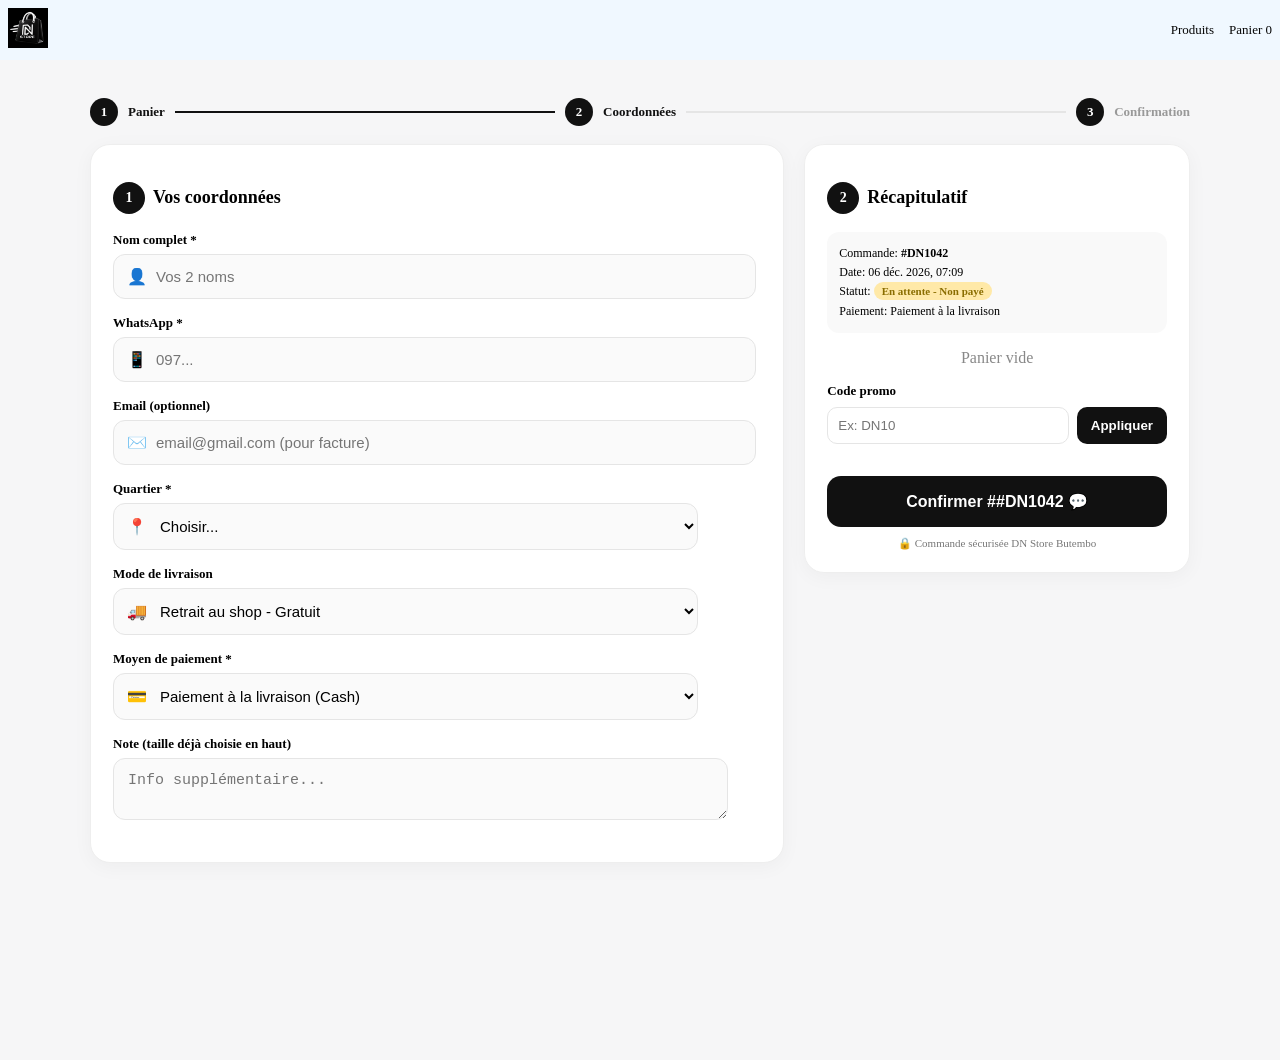
==== commit 2473f221: "Souvegarde admin produits" ====
--- a/commande.html
+++ b/commande.html
@@ -7,7 +7,7 @@
 <link rel="stylesheet" href="style.css">
 </head>
 <body class="commande-page">
-<header><div class="top-header"><div class="div1"><a href="index.html" style="color: #000; text-decoration: none; font-weight: bold;"><img src="imgs/logo-dav.png" alt="logo" style="width:40px;"> DN Store</a></div><div class="header-action"><a href="produits.html">Produits</a><a href="panier.html">Panier <span id="total-panier">0</span></a></div></div></header>
+<header><div class="top-header"><div class="div1"><a href="index.html" style="color: #000; text-decoration: none; font-weight: bold;"><img src="imgs/logo-dav.png" alt="logo" style="width:40px;"></a></div><div class="header-action"><a href="produits.html">Produits</a><a href="panier.html">Panier <span id="total-panier">0</span></a></div></div></header>
 <div class="steps"><span>1</span><b>Panier</b><div class="line active"></div><span>2</span><b>Coordonnées</b><div class="line"></div><span>3</span>Confirmation</div>
 
 <div class="commande-container">
--- a/style.css
+++ b/style.css
@@ -2,22 +2,18 @@
 
 body{
   margin: 0;
+  padding-top: 80px ;
+  overflow-x: hidden;
   background: linear-gradient(150deg,#667eea 0%,#ffffff 30%, #667eea 60%, #e4e4c0 100%);
-  padding-top: 80px !important;
 }
 
 html{
   scroll-behavior: smooth;
 }
 
-body, html{
-  margin: 0 !important;
-  overflow-x: hidden !important;
-}
-
 h2{
-  font-weight: bold !important;
-  font-size: 25px !important;
+   text-align: center;
+   font-weight: bold;
 }
 h1{
   text-align: center;
@@ -25,84 +21,12 @@
   font-size: 30px;
 }
 
-h2{
-   text-align: center;
-   font-weight: bold;
-}
-
-/*debut du footer*/
-footer{
-  background-color: #060606;
-  color: #dad8d7;
-  font-family: monospace;
-  padding-top: 20px;
-  border-top: 1px solid #bdb7b7;
-  width: 100%;
-}
-
-footer ul{
-  margin: 0px;
-  padding: 0px;
-  display: inline-block;
-
-}
-
-footer li{
-  margin-left: 50px;
-  text-decoration: none;
-}
-
-footer p{
-  text-align: center;
-  padding: 20px;
-}
-
 img {
   max-width: 100%;
   height: auto;
 }
 
-.nav-class1{
-  width: 100%;
-  background-color: rgba(73, 84, 86, 0.296);
-  display: flex;
-  justify-content: center;
-  align-items: center;
-  padding: 15px 0;
-}
-
-.nav-links li{
-  list-style-type: none;
-  float: none;
-  margin: 0;
-}
-
-.nav-links{
-  display: flex;
-  justify-content: center;
-  gap: 40px;
-  margin: 0;
-  padding: 0;
-  list-style: none;
-}
-
-.nav-links li a{
-  display: inline-block;
-  background-color: white;
-  border-radius: 50px;
-  text-transform: uppercase;
-  padding: 10px 20px;
-  margin: 5px;
-  text-decoration: none;
-  color: #667eea;
-  font-size: 12px;
-  transition: 0.2s ease;
-}
-
-.nav-links li a:hover{
-  transform: scale(1.05);
-  box-shadow: 0 5px 15px rgba(0, 0, 0, 0.3);
-}
+
 
 .menu-fem, .menu-hom, .menu-enf, .menu-sta{
   border-top: 4px solid transparent;
@@ -135,37 +59,6 @@
   border-radius:20px;
 }
 
-/*pour le footer no scolling*/
-.bottom-nav{
-  position: fixed; bottom: 18px; left: 50%; width: 80%; max-width: 420px;
-  background: rgba(17,17,17,0.95); backdrop-filter: blur(10px);
-  display: flex; justify-content: space-around; align-items: center;
-  padding: 10px 8px; border-radius: 50px; z-index: 9999;
-  box-shadow: 0 8px 30px rgba(0,0,0,0.4); border: 1px solid rgba(255,255,255,0.1);
-  transform: translateX(-50%) translateY(0); opacity: 1; transition: all 0.35s ease;
-}
-.bottom-nav.hide{ transform: translateX(-50%) translateY(150px); opacity: 0; }
-.bottom-nav a{ color: #aaa; text-decoration: none; font-size: 8px; font-weight: 500; position: relative; display:flex; flex-direction:column; align-items:center; gap:2px; }
-.bottom-nav a.active, .bottom-nav a:hover{ color: #fff; transform: scale(1.05); }
-.bottom-nav a b{
-  background: #ff2a6d; 
-  width: 8px; height: 8px;
-  border-radius: 50%;
-  position: absolute; top: -4px; right: 2px;
-  font-size: 0; /*on cache le chiffre*/
-  border: 2px solid #111;
-  box-shadow: 0 0 0 rgba(255,42,109,0.4);
-  animation: pulse-dot 1.8s infinite;
-}
-.nav-item span{font-size: 15px;}
-.badge-new{ background: #00e676 !important; box-shadow: 0 0 0 rgba(0,230,118,0.4) !important; }
-#bottom-produits-badge{background: #00e676 !important;}
-
-@keyframes pulse-dot { 
-  0%{ box-shadow: 0 0 0 0 rgba(255,42,109,0.7);} 
-  70%{ box-shadow: 0 0 0 10px rgba(255,42,109,0);} 
-  100%{ box-shadow: 0 0 0 0 rgba(255,42,109,0); }
-}
 
 /* fin de styles generaux*/
 
@@ -324,6 +217,79 @@
 
 
 /* 3 NAVIGATION (liens et menu) */
+.nav-class1{
+  width: 100%;
+  background-color: rgba(73, 84, 86, 0.296);
+  display: flex;
+  justify-content: center;
+  align-items: center;
+  padding: 15px 0;
+}
+
+.nav-links li{
+  list-style-type: none;
+  float: none;
+  margin: 0;
+}
+
+.nav-links{
+  display: flex;
+  justify-content: center;
+  gap: 40px;
+  margin: 0;
+  padding: 0;
+  list-style: none;
+}
+
+.nav-links li a{
+  display: inline-block;
+  background-color: white;
+  border-radius: 50px;
+  text-transform: uppercase;
+  padding: 10px 20px;
+  margin: 5px;
+  text-decoration: none;
+  color: #667eea;
+  font-size: 12px;
+  transition: 0.2s ease;
+}
+
+.nav-links li a:hover{
+  transform: scale(1.05);
+  box-shadow: 0 5px 15px rgba(0, 0, 0, 0.3);
+}
+
+/*pour le footer no scolling*/
+.bottom-nav{
+  position: fixed; bottom: 18px; left: 50%; width: 80%; max-width: 420px;
+  background: rgba(17,17,17,0.95); backdrop-filter: blur(10px);
+  display: flex; justify-content: space-around; align-items: center;
+  padding: 10px 8px; border-radius: 50px; z-index: 9999;
+  box-shadow: 0 8px 30px rgba(0,0,0,0.4); border: 1px solid rgba(255,255,255,0.1);
+  transform: translateX(-50%) translateY(0); opacity: 1; transition: all 0.35s ease;
+}
+.bottom-nav.hide{ transform: translateX(-50%) translateY(150px); opacity: 0; }
+.bottom-nav a{ color: #aaa; text-decoration: none; font-size: 8px; font-weight: 500; position: relative; display:flex; flex-direction:column; align-items:center; gap:2px; }
+.bottom-nav a.active, .bottom-nav a:hover{ color: #fff; transform: scale(1.05); }
+.bottom-nav a b{
+  background: #ff2a6d; 
+  width: 8px; height: 8px;
+  border-radius: 50%;
+  position: absolute; top: -4px; right: 2px;
+  font-size: 0; /*on cache le chiffre*/
+  border: 2px solid #111;
+  box-shadow: 0 0 0 rgba(255,42,109,0.4);
+  animation: pulse-dot 1.8s infinite;
+}
+.nav-item span{font-size: 15px;}
+.badge-new{ background: #00e676 !important; box-shadow: 0 0 0 rgba(0,230,118,0.4) !important; }
+#bottom-produits-badge{background: #00e676 !important;}
+
+@keyframes pulse-dot { 
+  0%{ box-shadow: 0 0 0 0 rgba(255,42,109,0.7);} 
+  70%{ box-shadow: 0 0 0 10px rgba(255,42,109,0);} 
+  100%{ box-shadow: 0 0 0 0 rgba(255,42,109,0); }
+}
 
 /* fin du navigation*/
 
@@ -1091,6 +1057,36 @@
   letter-spacing: 0.3px;
   white-space: nowrap;
 }
+
+
+/*debut du footer*/
+footer{
+  background-color: #060606;
+  color: #dad8d7;
+  font-family: monospace;
+  padding-top: 20px;
+  border-top: 1px solid #bdb7b7;
+  width: 100%;
+}
+
+footer ul{
+  margin: 0px;
+  padding: 0px;
+  display: inline-block;
+
+}
+
+footer li{
+  margin-left: 50px;
+  text-decoration: none;
+}
+
+footer p{
+  text-align: center;
+  padding: 20px;
+}
+
+
 /*fin page produits*/
 
 
@@ -1200,6 +1196,8 @@
   border-radius: 10px;
   background-color: rgba(213, 198, 213, 0.35);
 }
+
+
 /* fin du pied de page*/
 
 
